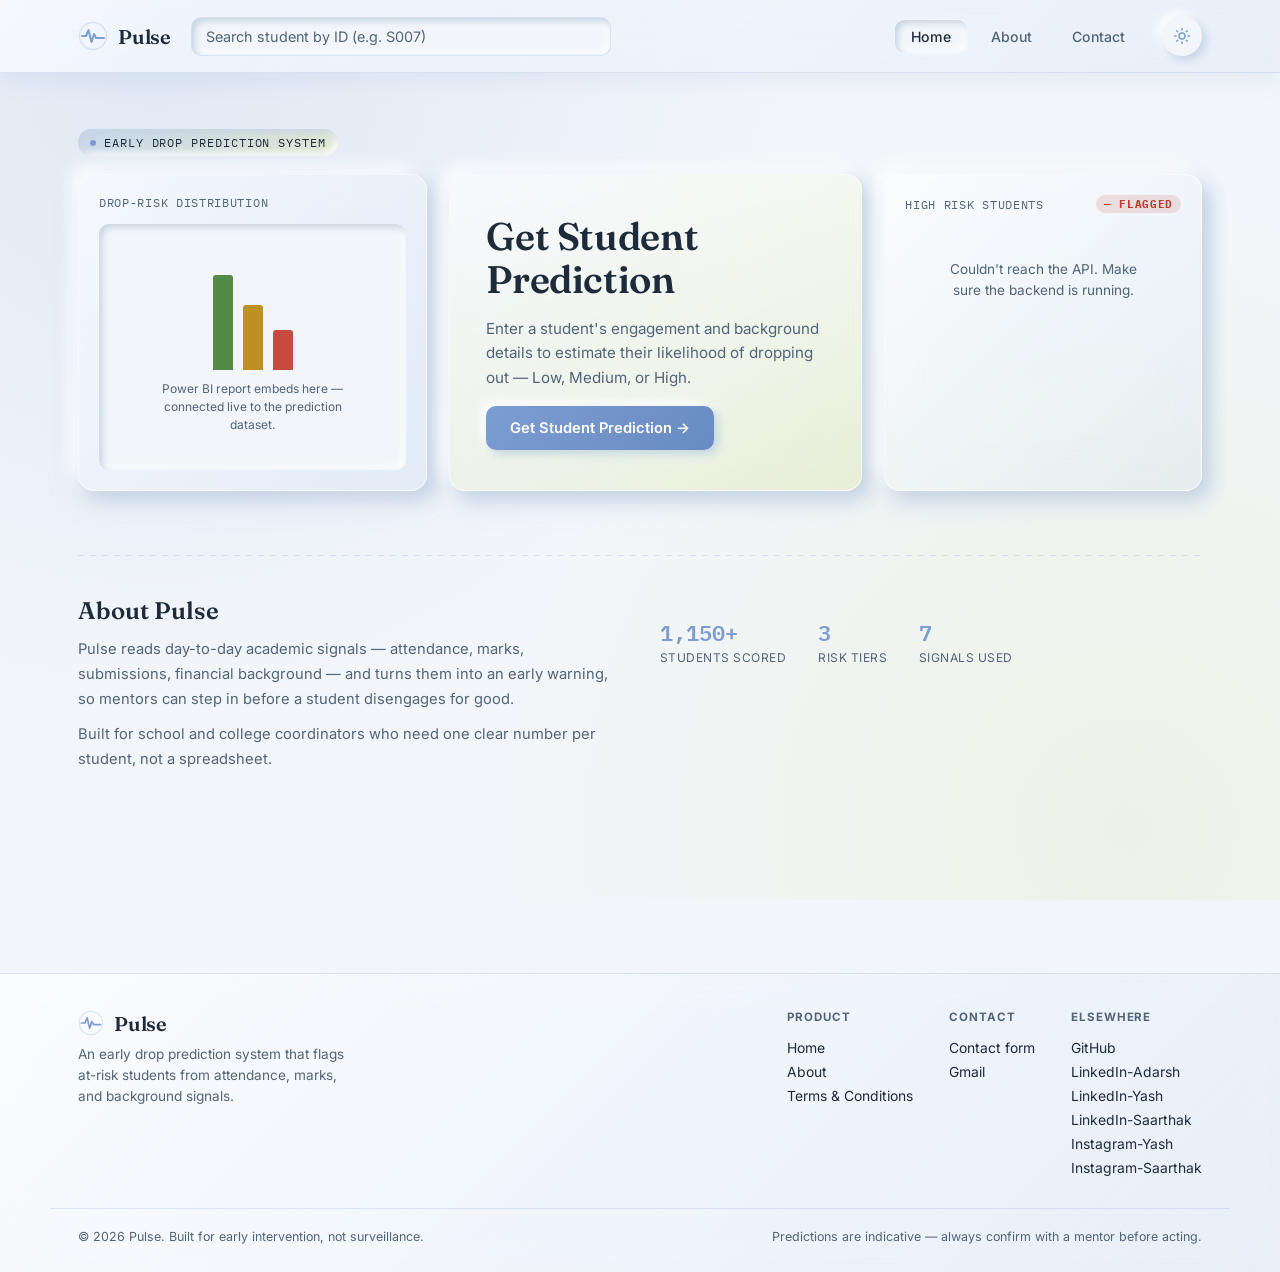
==== frontend/index.html @ b33c78d1 "ring light" ====
<!DOCTYPE html>
<html lang="en">
<head>
<meta charset="UTF-8">
<meta name="viewport" content="width=device-width, initial-scale=1.0">
<title>Pulse | Early Drop Prediction System</title>
<link rel="preconnect" href="https://fonts.googleapis.com">
<link href="https://fonts.googleapis.com/css2?family=Fraunces:opsz,wght@9..144,500;9..144,600;9..144,700&family=Inter:wght@400;500;600;700&family=IBM+Plex+Mono:wght@400;500;600&display=swap" rel="stylesheet">
<link rel="stylesheet" href="style.css">
<script>
  /* Applies saved/system theme before first paint to avoid a flash.
     Kept separate from script.js on purpose — this only sets a
     data-theme attribute for CSS and doesn't touch app logic. */
  (function(){
    try{
      var saved = localStorage.getItem('pulse-theme');
      var theme = saved === 'dark' ? 'dark' : 'light'; /* light is default */
      document.documentElement.setAttribute('data-theme', theme);
    }catch(e){
      document.documentElement.setAttribute('data-theme', 'light');
    }
  })();
</script>
</head>
<body>

<!-- =========================================================
     HEADER (shared)
========================================================= -->
<header class="site">
  <div class="header-inner">
    <a href="#landing" class="logo" data-nav="landing" aria-label="Pulse home">
      <svg width="30" height="30" viewBox="0 0 30 30" fill="none" aria-hidden="true">
        <circle cx="15" cy="15" r="13.5" stroke="var(--line)" stroke-width="1.5"/>
        <path class="logo-mark-path" d="M4 15h4l2.5-6 3 12 2.5-8 2 4h8"/>
      </svg>
      Pulse
    </a>
    <div class="search">
      <form id="student-search-form" autocomplete="off">
        <input id="student-search-input" type="text" placeholder="Search student by ID (e.g. S007)" aria-label="Search students by ID">
      </form>
      <div class="search-results" id="search-results"></div>
    </div>
    <nav class="primary" aria-label="Primary">
      <a href="#landing" class="current" data-nav="landing">Home</a>
      <a href="#about" data-nav="about">About</a>
      <a href="#contact" data-nav="contact">Contact</a>
    </nav>
    <button type="button" id="theme-toggle" class="theme-toggle" aria-label="Toggle dark mode" title="Toggle dark mode">
      <svg class="icon-sun" viewBox="0 0 24 24" fill="none" stroke="currentColor" stroke-width="2" stroke-linecap="round" stroke-linejoin="round" aria-hidden="true">
        <circle cx="12" cy="12" r="4"></circle>
        <path d="M12 2v2M12 20v2M4.93 4.93l1.41 1.41M17.66 17.66l1.41 1.41M2 12h2M20 12h2M4.93 19.07l1.41-1.41M17.66 6.34l1.41-1.41"></path>
      </svg>
      <svg class="icon-moon" viewBox="0 0 24 24" fill="none" stroke="currentColor" stroke-width="2" stroke-linecap="round" stroke-linejoin="round" aria-hidden="true">
        <path d="M21 12.79A9 9 0 1 1 11.21 3 7 7 0 0 0 21 12.79Z"></path>
      </svg>
    </button>
  </div>
</header>

<!-- =========================================================
     PAGE 1 — LANDING
========================================================= -->
<main id="page-landing" class="page active">

  <section class="hero-band">
    <div class="wrap">
      <span class="eyebrow"><span class="pulse-dot"></span> Early Drop Prediction System</span>

      <div class="grid-3">

        <!-- Chart card (Power BI slot) -->
        <div class="card chart-card">
          <span class="card-label">Drop-risk distribution</span>
          <div class="chart-placeholder">
            <div class="bars" aria-hidden="true">
              <span style="height:95px; background:var(--risk-low);"></span>
              <span style="height:65px; background:var(--risk-medium);"></span>
              <span style="height:40px; background:var(--risk-high);"></span>
            </div>
            <small>Power BI report embeds here — connected live to the prediction dataset.</small>
          </div>
        </div>

        <!-- CTA card -->
        <div class="card cta-card">
          <h1>Get Student<br>Prediction</h1>
          <p>Enter a student's engagement and background details to estimate their likelihood of dropping out — Low, Medium, or High.</p>
          <button class="btn btn-primary" data-nav="form" type="button">
            Get Student Prediction →
          </button>
        </div>

        <!-- High risk table card — populated from GET /students/?prediction=High -->
        <div class="card table-card">
          <span class="card-label">High risk students <span class="count" id="high-risk-count">— flagged</span></span>

          <p class="locked-msg" id="high-risk-empty" style="display:none;">No high-risk students yet — run a prediction to see them show up here.</p>
          <p class="locked-msg" id="high-risk-error" style="display:none;">Couldn't reach the API. Make sure the backend is running.</p>

          <table class="risk-table" id="high-risk-table">
            <thead>
              <tr><th>Roll no.</th><th>Name</th><th>Marks</th></tr>
            </thead>
            <tbody id="high-risk-body">
              <!-- populated from GET /students/?prediction=High -->
            </tbody>
          </table>
        </div>

      </div>

      <div class="section-divider"></div>

      <div class="about-strip" id="about-anchor">
        <div class="wrap" style="padding:0;">
          <div>
            <h2>About Pulse</h2>
            <p>Pulse reads day-to-day academic signals — attendance, marks, submissions, financial background — and turns them into an early warning, so mentors can step in before a student disengages for good.</p>
            <p>Built for school and college coordinators who need one clear number per student, not a spreadsheet.</p>
          </div>
          <div>
            <div class="stat-row">
              <div><div class="num">1,150+</div><div class="lbl">Students scored</div></div>
              <div><div class="num">3</div><div class="lbl">Risk tiers</div></div>
              <div><div class="num">7</div><div class="lbl">Signals used</div></div>
            </div>
          </div>
        </div>
      </div>
    </div>
  </section>
</main>

<!-- =========================================================
     PAGE 2 — FORM
========================================================= -->
<main id="page-form" class="page">
  <div class="form-shell">
    <div class="form-card">
      <a href="#landing" class="back-link" data-nav="landing">← Home</a>
      <span class="kicker" style="margin-top:18px;">Fill student details</span>
      <h1>Input student data</h1>
      <p class="sub">These are the signals the model was trained on. Fields marked required are needed to generate a prediction.</p>

      <form id="predict-form" novalidate>
        <div class="field-grid">

          <div class="field">
            <label for="name">Student name</label>
            <input id="name" type="text" placeholder="e.g. Rohan Sharma" required>
          </div>

          <div class="field">
            <label for="student_id">Student ID</label>
            <input id="student_id" type="text" placeholder="e.g. S007" required>
          </div>

          <div class="field">
            <label for="age">Age</label>
            <input id="age" type="number" min="10" max="100" placeholder="e.g. 19" required>
          </div>

          <div class="field">
            <label for="gender">Gender</label>
            <select id="gender" required>
              <option value="" disabled selected>Select</option>
              <option value="Male">Male</option>
              <option value="Female">Female</option>
              <option value="Other">Other</option>
            </select>
          </div>

          <div class="field">
            <label for="attendance">Attendance</label>
            <div class="unit-input">
              <input id="attendance" type="number" min="0" max="100" placeholder="0–100" required>
              <span>%</span>
            </div>
          </div>

          <div class="field">
            <label for="scholarship">Scholarship</label>
            <select id="scholarship" required>
              <option value="" disabled selected>Select</option>
              <option value="Yes">Yes</option>
              <option value="No">No</option>
            </select>
          </div>

          <div class="field">
            <label for="co_curricular_activities">Co-curricular activities</label>
            <select id="co_curricular_activities" required>
              <option value="" disabled selected>Select</option>
              <option value="Yes">Yes</option>
              <option value="No">No</option>
            </select>
          </div>

          <div class="field">
            <label for="marks">Marks</label>
            <div class="unit-input">
              <input id="marks" type="number" min="0" max="100" placeholder="0–100" required>
              <span>/ 100</span>
            </div>
          </div>

          <div class="field">
            <label for="assignment_submission">Assignment submission</label>
            <select id="assignment_submission" required>
              <option value="" disabled selected>Select</option>
              <option value="Yes">Yes — all submitted</option>
              <option value="Half">Half — partially submitted</option>
              <option value="No">No — not submitted</option>
            </select>
          </div>

          <div class="field">
            <label for="debtor">Debtor</label>
            <select id="debtor" required>
              <option value="" disabled selected>Select</option>
              <option value="No">No</option>
              <option value="Yes">Yes</option>
            </select>
            <span class="hint">Outstanding fee balance</span>
          </div>

          <div class="field">
            <label for="displaced">Displaced</label>
            <select id="displaced" required>
              <option value="" disabled selected>Select</option>
              <option value="No">No</option>
              <option value="Yes">Yes</option>
            </select>
            <span class="hint">Relocated from home region</span>
          </div>

          <div class="field">
            <label for="income">Household income</label>
            <div class="unit-input">
              <input id="income" type="number" min="0" step="1000" placeholder="e.g. 120000" required>
              <span>₹ / yr</span>
            </div>
          </div>

        </div>

        <div class="form-actions">
          <button class="btn btn-primary btn-block" type="submit">Predict</button>
        </div>
        <div class="error-msg" id="form-error">Please fill in every field before running a prediction.</div>
      </form>
    </div>
  </div>
</main>

<!-- =========================================================
     PAGE 3 — RESULT
========================================================= -->
<main id="page-result" class="page">
  <div class="result-shell">
    <div class="result-col">

      <div class="result-card">
        <span class="kicker">Result</span>
        <p class="result-student" id="result-student">—</p>
        <div id="risk-badge" class="risk-badge low">
          <span class="dot"></span>
          <span id="risk-label">Low risk</span>
        </div>
        <p class="result-desc" id="risk-desc">This student shows consistent engagement across the signals provided. No immediate intervention needed.</p>

        <div class="score-strip">
          <div class="metric"><div class="v" id="stat-marks">—</div><div class="l">Marks</div></div>
          <div class="metric"><div class="v" id="stat-attendance">—</div><div class="l">Attendance</div></div>
          <div class="metric"><div class="v" id="stat-assignment">—</div><div class="l">Assignments</div></div>
          <div class="metric"><div class="v" id="stat-income">—</div><div class="l">Income</div></div>
        </div>
      </div>

      <div class="solutions-card">
        <span class="kicker">Solutions</span>
        <h2>Recommended next steps</h2>
        <ul class="solutions-list" id="solutions-list">
          <!-- populated by JS -->
        </ul>
      </div>

      <div class="result-actions">
        <a href="#form" class="btn btn-ghost" data-nav="form">Run another</a>
        <a href="#landing" class="btn btn-primary" data-nav="landing">← Back to home</a>
      </div>
    </div>
  </div>
</main>

<!-- =========================================================
     PAGE 4 — ABOUT (Dedicated Page)
========================================================= -->
<main id="page-about" class="page">
  <div class="static-page">
    <div class="wrap">
      <a href="#landing" class="back-link" data-nav="landing">← Home</a>
      <span class="page-title-kicker" style="margin-top:12px; display:block; font-family:var(--font-mono); font-size:0.72rem; text-transform:uppercase; letter-spacing:0.08em; color:var(--accent);">Overview</span>
      <h1 class="page-title" style="font-family:var(--font-display); font-size:2.4rem; font-weight:600; margin:4px 0 16px;">About Pulse</h1>
      <p class="page-lead" style="font-size:1.05rem; color:var(--ink-soft); max-width:60ch; line-height:1.7; margin-bottom:40px;">Pulse reads day-to-day academic signals — attendance, marks, submissions, financial background — and turns them into an early warning system for educational institutions.</p>
      
      <div class="about-grid" style="display:grid; grid-template-columns:repeat(auto-fit, minmax(280px, 1fr)); gap:24px; margin-bottom:48px;">
        <div class="card about-block" style="padding:28px;">
          <h3 style="font-family:var(--font-display); font-size:1.2rem; margin-top:0;">Early Intervention</h3>
          <p style="color:var(--ink-soft); font-size:0.9rem; line-height:1.6;">Designed to help mentors step in weeks before a student disengages permanently, reducing institutional drop-out rates proactively.</p>
        </div>
        <div class="card about-block" style="padding:28px;">
          <h3 style="font-family:var(--font-display); font-size:1.2rem; margin-top:0;">Data-Driven Metrics</h3>
          <p style="color:var(--ink-soft); font-size:0.9rem; line-height:1.6;">Focuses on core indicators such as academic performance, submission compliance, household background, and financial status.</p>
        </div>
        <div class="card about-block" style="padding:28px;">
          <h3 style="font-family:var(--font-display); font-size:1.2rem; margin-top:0;">Privacy First</h3>
          <p style="color:var(--ink-soft); font-size:0.9rem; line-height:1.6;">Built strictly for early support and counselling workflows rather than continuous surveillance or punitive tracking.</p>
        </div>
      </div>
    </div>
  </div>
</main>

<!-- =========================================================
     PAGE 5 — CONTACT (Dedicated Page)
========================================================= -->
<main id="page-contact" class="page">
  <div class="static-page">
    <div class="wrap">
      <a href="#landing" class="back-link" data-nav="landing">← Home</a>
      <span class="page-title-kicker" style="margin-top:12px; display:block; font-family:var(--font-mono); font-size:0.72rem; text-transform:uppercase; letter-spacing:0.08em; color:var(--accent);">Get in touch</span>
      <h1 class="page-title" style="font-family:var(--font-display); font-size:2.4rem; font-weight:600; margin:4px 0 16px;">Contact Support</h1>
      <p class="page-lead" style="font-size:1.05rem; color:var(--ink-soft); max-width:60ch; line-height:1.7; margin-bottom:40px;">Have questions about integrating Pulse into your campus or need assistance with custom model configurations? Send us a message.</p>

      <div class="contact-layout" style="display:grid; grid-template-columns: 1.2fr 0.8fr; gap:32px; align-items:start; margin-bottom:48px;">
        <div class="card contact-form-card" style="padding:36px;">
          <form id="contact-form" novalidate>
            <div class="field-grid" style="grid-template-columns:1fr; gap:16px; margin-bottom:20px;">
              <div class="field">
                <label for="contact-name">Your Name</label>
                <input type="text" id="contact-name" placeholder="saarthak sajwan" required>
              </div>
              <div class="field">
                <label for="contact-email">Email Address</label>
                <input type="email" id="contact-email" placeholder="sajwansarthak@gmail.com" required>
              </div>
              <div class="field">
                <label for="contact-message">Message</label>
                <textarea id="contact-message" rows="4" placeholder="How can we help you?" style="font-family:var(--font-body); font-size:0.9rem; padding:10px 12px; border:1px solid var(--line); border-radius:8px; background:var(--bg); color:var(--ink);" required></textarea>
              </div>
            </div>
            <button class="btn btn-primary" type="submit">Send Message</button>
            <div class="success-msg" id="contact-success" style="display:none; color:var(--risk-low); font-size:0.85rem; margin-top:12px; background:var(--risk-low-bg); padding:10px 14px; border-radius:8px;">Thank you! Your message has  sent successfully.</div>
          </form>
        </div>

        <div class="card contact-info-card" style="padding:36px;">
          <h3 style="font-family:var(--font-display); font-size:1.2rem; margin-top:0;">Direct Inquiries</h3>
          <p style="color:var(--ink-soft); font-size:0.9rem; line-height:1.6; margin-bottom:20px;">You can also reach our core team directly via email or check our code repositories online.</p>
          <div style="display:flex; flex-direction:column; gap:10px; font-size:0.9rem;">
            <a href="sajwansarthak0@gmail.com" style="color:var(--accent); text-decoration:none; font-weight:600;">Gmail</a>
            <a href="https://github.com/Yglitch/EarlyDrop-AI.git" target="_blank" rel="noopener" style="color:var(--ink); text-decoration:none;">Github</a>
          </div>
        </div>
      </div>
    </div>
  </div>
</main>

<!-- =========================================================
     FOOTER (shared)
========================================================= -->
<footer class="site">
  <div class="wrap">
    <div class="footer-inner">
      <div class="footer-brand">
        <a href="#landing" class="logo" data-nav="landing">
          <svg width="26" height="26" viewBox="0 0 30 30" fill="none" aria-hidden="true">
            <circle cx="15" cy="15" r="13.5" stroke="var(--line)" stroke-width="1.5"/>
            <path class="logo-mark-path" d="M4 15h4l2.5-6 3 12 2.5-8 2 4h8"/>
          </svg>
          Pulse
        </a>
        <p>An early drop prediction system that flags at-risk students from attendance, marks, and background signals.</p>
      </div>
      <div class="footer-links">
        <div class="footer-col">
          <h4>Product</h4>
          <a href="#landing" data-nav="landing">Home</a>
          <a href="#about" data-nav="about">About</a>
          <a href="#" id="footer-terms">Terms &amp; Conditions</a>
        </div>
        <div class="footer-col">
          <h4>Contact</h4>
          <a href="#contact" data-nav="contact">Contact form</a>
          <a href="sajwansarthak0@gmail.com">Gmail</a>
        </div>
        <div class="footer-col">
          <h4>Elsewhere</h4>
          <a href="https://github.com/saarthak911" target="_blank" rel="noopener">GitHub</a>
          <a href="https://www.linkedin.com/in/adarsh-gusain-668411328/" target="_blank" rel="noopener">LinkedIn-Adarsh</a>
          <a href="https://www.linkedin.com/in/yash-rana-36606a340/" target="_blank" rel="noopener">LinkedIn-Yash</a>
          <a href="https://www.linkedin.com/in/saarthak-sajwan-338ba13b4/" target="_blank" rel="noopener">LinkedIn-Saarthak</a>
          <a href="https://www.instagram.com/yashhh_rana2003?utm_source=ig_web_button_share_sheet&igsi=ZDNlZDc0MzIxNw==" target="_blank" rel="noopener">Instagram-Yash</a>
          <a href="https://www.instagram.com/_sarthak0_7?igsi=MWI2eGVpZHYxaW05ag==" target="_blank" rel="noopener">Instagram-Saarthak</a>
        </div>
      </div>
    </div>
  </div>
  <div class="footer-bottom">
    <span>© 2026 Pulse. Built for early intervention, not surveillance.</span>
    <span>Predictions are indicative — always confirm with a mentor before acting.</span>
  </div>
</footer>

<script>
  /* Theme toggle — standalone, doesn't modify or depend on script.js */
  (function(){
    var btn = document.getElementById('theme-toggle');
    if(!btn) return;
    btn.addEventListener('click', function(){
      var root = document.documentElement;
      var next = root.getAttribute('data-theme') === 'dark' ? 'light' : 'dark';
      root.setAttribute('data-theme', next);
      try{ localStorage.setItem('pulse-theme', next); }catch(e){}
    });
  })();
</script>
<script src="script.js"></script>

</body>
</html>
---- frontend/style.css ----
/* =========================================================
   THEME TOKENS
   Palette mixed from #7C9DD2 (Vista Blue) and #C8D85F (Mindaro)
   Light theme = default. Dark theme toggled via [data-theme="dark"]
   on <html>.
========================================================= */
:root{
  /* ---- brand base colors ---- */
  --vista-blue:#7C9DD2;
  --mindaro:#C8D85F;
  --vista-soft:#A5BEE5;
  --vista-deep:#5677AB;
  --mindaro-soft:#E2EB9E;
  --mindaro-deep:#9EAE32;

  /* ---- LIGHT THEME (default) ---- */
  --bg:#F2F6FA;
  --bg-alt:#E2EBF5;
  --surface:rgba(255, 255, 255, 0.65);
  --surface-solid:#FFFFFF;
  --ink:#1D2B3A;
  --ink-soft:#526478;
  --line:rgba(124, 157, 210, 0.22);
  --accent:#7C9DD2;
  --accent-soft:rgba(124, 157, 210, 0.14);
  --accent-contrast:#1D2B3A;

  /* neumorphic light/shadow pair — derived from --bg */
  --neu-light:#FFFFFF;
  --neu-dark:#C5D3E3;

  /* glass sheen & gradients */
  --glass-border:rgba(255, 255, 255, 0.65);
  --glass-highlight:rgba(200, 216, 95, 0.35);

  --risk-low:#408035;
  --risk-low-bg:rgba(200, 216, 95, 0.30);
  --risk-medium:#B8860B;
  --risk-medium-bg:rgba(184, 134, 11, 0.14);
  --risk-high:#C0392B;
  --risk-high-bg:rgba(192, 57, 43, 0.14);

  --radius:16px;
  --radius-sm:10px;

  /* neumorphic + glass combined shadow */
  --shadow-neu: 8px 8px 18px var(--neu-dark), -8px -8px 18px var(--neu-light);
  --shadow-neu-sm: 4px 4px 10px var(--neu-dark), -4px -4px 10px var(--neu-light);
  --shadow-neu-inset: inset 3px 3px 7px var(--neu-dark), inset -3px -3px 7px var(--neu-light);
  --shadow-glass: 0 8px 32px rgba(124, 157, 210, 0.18);
  --shadow: var(--shadow-neu), var(--shadow-glass);

  --font-display:'Fraunces', serif;
  --font-body:'Inter', system-ui, sans-serif;
  --font-mono:'IBM Plex Mono', monospace;

  color-scheme: light;
}

/* ---- DARK THEME ---- */
html[data-theme="dark"]{
  --bg:#1A2332;
  --bg-alt:#131B27;
  --surface:rgba(29, 43, 58, 0.60);
  --surface-solid:#243246;
  --ink:#F0F4F9;
  --ink-soft:#A0B2C6;
  --line:rgba(124, 157, 210, 0.18);
  --accent:#C8D85F;
  --accent-soft:rgba(200, 216, 95, 0.12);
  --accent-contrast:#131B27;

  --neu-light:#222F42;
  --neu-dark:#111721;

  --glass-border:rgba(124, 157, 210, 0.25);
  --glass-highlight:rgba(200, 216, 95, 0.15);

  --risk-low:#C8D85F;
  --risk-low-bg:rgba(200, 216, 95, 0.18);
  --risk-medium:#E8B958;
  --risk-medium-bg:rgba(232, 185, 88, 0.16);
  --risk-high:#F0897A;
  --risk-high-bg:rgba(240, 137, 122, 0.16);

  --shadow-neu: 8px 8px 18px var(--neu-dark), -8px -8px 18px var(--neu-light);
  --shadow-neu-sm: 4px 4px 10px var(--neu-dark), -4px -4px 10px var(--neu-light);
  --shadow-neu-inset: inset 3px 3px 7px var(--neu-dark), inset -3px -3px 7px var(--neu-light);
  --shadow-glass: 0 8px 32px rgba(0, 0, 0, 0.45);
  --shadow: var(--shadow-neu), var(--shadow-glass);

  color-scheme: dark;
}

*{box-sizing:border-box;}
html{scroll-behavior:smooth;}
body{
  margin:0;
  background:var(--bg);
  background-image:
    radial-gradient(circle at 12% 8%, rgba(124, 157, 210, 0.15) 0%, transparent 45%),
    radial-gradient(circle at 88% 92%, rgba(200, 216, 95, 0.12) 0%, transparent 45%);
  background-attachment:fixed;
  color:var(--ink);
  font-family:var(--font-body);
  -webkit-font-smoothing:antialiased;
  transition:background-color .35s ease, color .35s ease;
}
@media (prefers-reduced-motion: reduce){
  *{animation-duration:0.01ms !important; animation-iteration-count:1 !important; transition-duration:0.01ms !important; scroll-behavior:auto !important;}
}

a{color:inherit;}
:focus-visible{outline:2px solid var(--accent); outline-offset:2px;}

/* ---------- Layout shells ---------- */
.page{display:none; min-height:100vh; flex-direction:column;}
.page.active{display:flex;}

.wrap{width:100%; max-width:1180px; margin:0 auto; padding:0 28px;}

/* ---------- Glass surface helper ---------- */
.card,
.form-card,
.result-card,
.solutions-card,
.search-results,
header.site,
footer.site,
.contact-form-card,
.contact-info-card,
.about-block{
  background:linear-gradient(135deg, var(--surface) 0%, rgba(124, 157, 210, 0.08) 100%);
  -webkit-backdrop-filter: blur(18px) saturate(150%);
  backdrop-filter: blur(18px) saturate(150%);
  border:1px solid var(--glass-border);
}

/* ---------- Header ---------- */
header.site{
  border-bottom:1px solid var(--line);
  border-left:none; border-right:none; border-top:none;
  position:sticky; top:0; z-index:20;
  box-shadow:0 4px 24px rgba(124, 157, 210, 0.15);
}
.header-inner{
  display:flex; align-items:center; gap:20px;
  padding:16px 28px;
  max-width:1180px; margin:0 auto;
}
.logo{
  display:flex; align-items:center; gap:10px;
  font-family:var(--font-display); font-weight:600; font-size:1.25rem;
  letter-spacing:-0.01em;
  text-decoration:none; color:var(--ink);
  flex-shrink:0;
}
.logo svg{display:block;}
.logo-mark-path{
  stroke:var(--accent); stroke-width:2; fill:none;
  stroke-linecap:round; stroke-linejoin:round;
}

.search{
  flex:1 1 320px;
  max-width:420px;
  position:relative;
}
.search input{
  width:100%;
  padding:10px 14px;
  border:1px solid var(--line);
  border-radius:var(--radius-sm);
  font-family:var(--font-body);
  font-size:0.9rem;
  background:var(--bg);
  color:var(--ink);
  box-shadow:var(--shadow-neu-inset);
  transition:box-shadow .2s ease, border-color .2s ease;
}
.search input::placeholder{color:var(--ink-soft);}
.search input:focus{border-color:var(--accent); box-shadow:var(--shadow-neu-inset), 0 0 0 3px var(--accent-soft);}

.search-results{
  display:none;
  position:absolute; left:0; right:0; top:calc(100% + 10px);
  border-radius:var(--radius-sm);
  box-shadow:var(--shadow);
  padding:16px;
  z-index:30;
}
.search-results.open{display:block;}
.search-results .sr-title{
  display:flex; align-items:center; justify-content:space-between; gap:10px;
  margin-bottom:10px;
}
.search-results .sr-title h4{
  font-family:var(--font-display); font-size:1rem; font-weight:600; margin:0;
}
.search-results .sr-close{
  appearance:none; border:none; background:none; cursor:pointer;
  color:var(--ink-soft); font-size:1rem; line-height:1; padding:2px 4px;
}
.search-results .sr-close:hover{color:var(--ink);}
.search-results .sr-row{
  display:flex; justify-content:space-between; gap:12px;
  font-size:0.85rem; padding:5px 0;
  border-bottom:1px solid var(--line);
}
.search-results .sr-row:last-of-type{border-bottom:none;}
.search-results .sr-row .k{color:var(--ink-soft);}
.search-results .sr-row .v{font-weight:600; color:var(--ink); font-family:var(--font-mono);}
.search-results .sr-empty{
  color:var(--ink-soft); font-size:0.85rem; text-align:center; padding:6px 0;
}

nav.primary{
  display:flex; align-items:center; gap:6px;
  margin-left:auto;
}
nav.primary a{
  text-decoration:none;
  font-size:0.88rem; font-weight:500;
  color:var(--ink-soft);
  padding:8px 16px;
  border:1px solid transparent;
  border-radius:var(--radius-sm);
  transition:border-color .15s ease, color .15s ease, box-shadow .15s ease;
}
nav.primary a:hover{color:var(--ink); border-color:var(--line);}
nav.primary a.current{color:var(--ink); border-color:transparent; box-shadow:var(--shadow-neu-inset); background:var(--bg);}

/* ---------- Theme toggle ---------- */
.theme-toggle{
  appearance:none; border:none; cursor:pointer;
  width:40px; height:40px; border-radius:50%;
  display:flex; align-items:center; justify-content:center;
  background:var(--bg);
  box-shadow:var(--shadow-neu-sm);
  color:var(--accent);
  flex-shrink:0;
  transition:box-shadow .18s ease, transform .18s ease;
}
.theme-toggle:hover{transform:translateY(-1px);}
.theme-toggle:active{box-shadow:var(--shadow-neu-inset); transform:translateY(0);}
.theme-toggle svg{width:18px; height:18px; display:block;}
.theme-toggle .icon-moon{display:none;}
html[data-theme="dark"] .theme-toggle .icon-sun{display:none;}
html[data-theme="dark"] .theme-toggle .icon-moon{display:block;}

/* back link used on inner pages */
.back-link{
  display:inline-flex; align-items:center; gap:6px;
  text-decoration:none;
  font-size:0.85rem; font-weight:500;
  color:var(--accent);
  padding:8px 4px;
}
.back-link:hover{text-decoration:underline;}

/* ---------- Footer ---------- */
footer.site{
  margin-top:auto;
  border-top:1px solid var(--line);
  border-left:none; border-right:none; border-bottom:none;
  padding:36px 0 28px;
}
.footer-inner{
  display:flex; flex-wrap:wrap; justify-content:space-between; gap:28px;
}
.footer-brand{max-width:280px;}
.footer-brand .logo{margin-bottom:8px;}
.footer-brand p{
  color:var(--ink-soft); font-size:0.85rem; line-height:1.55; margin:0;
}
.footer-links{
  display:flex; flex-wrap:wrap; gap:36px;
}
.footer-col h4{
  font-size:0.72rem; font-weight:700; letter-spacing:0.08em; text-transform:uppercase;
  color:var(--ink-soft); margin:0 0 12px;
}
.footer-col a{
  display:block; text-decoration:none; color:var(--ink);
  font-size:0.87rem; padding:4px 0;
}
.footer-col a:hover{color:var(--accent);}
.footer-bottom{
  max-width:1180px; margin:28px auto 0; padding:20px 28px 0; border-top:1px solid var(--line);
  display:flex; flex-wrap:wrap; gap:12px; justify-content:space-between;
  color:var(--ink-soft); font-size:0.78rem;
}

/* =========================================================
   PAGE 1 — LANDING
========================================================= */
.hero-band{
  padding:56px 0 20px;
}
.eyebrow{
  display:inline-flex; align-items:center; gap:8px;
  font-family:var(--font-mono); font-size:0.72rem; letter-spacing:0.08em; text-transform:uppercase;
  color:var(--ink);
  background:linear-gradient(135deg, rgba(124, 157, 210, 0.25) 0%, rgba(200, 216, 95, 0.25) 100%);
  box-shadow:var(--shadow-neu-inset);
  padding:6px 12px; border-radius:999px;
  margin-bottom:18px;
}
.eyebrow .pulse-dot{
  width:6px; height:6px; border-radius:50%; background:var(--accent);
  animation:pulse 1.8s ease-in-out infinite;
}
@keyframes pulse{
  0%,100%{opacity:1; transform:scale(1);}
  50%{opacity:0.4; transform:scale(1.4);}
}

.grid-3{
  display:grid;
  grid-template-columns: 1.1fr 1.3fr 1fr;
  gap:22px;
  align-items:stretch;
  padding-bottom:64px;
}
@media (max-width:960px){
  .grid-3{grid-template-columns:1fr;}
}

.card{
  border-radius:var(--radius);
  box-shadow:var(--shadow);
  transition:transform .2s ease, box-shadow .2s ease;
}
.card:hover{transform:translateY(-2px);}

/* chart card */
.chart-card{padding:20px; display:flex; flex-direction:column;}
.chart-card .card-label{
  font-family:var(--font-mono); font-size:0.72rem; text-transform:uppercase; letter-spacing:0.06em;
  color:var(--ink-soft); margin-bottom:14px;
}
.chart-placeholder{
  flex:1;
  border-radius:var(--radius-sm);
  display:flex; flex-direction:column; align-items:center; justify-content:center;
  gap:10px;
  min-height:220px;
  background:var(--bg);
  box-shadow:var(--shadow-neu-inset);
  position:relative;
  overflow:hidden;
}
.chart-placeholder .bars{
  display:flex; align-items:flex-end; gap:10px; height:110px;
}
.chart-placeholder .bars span{
  width:20px; border-radius:3px 3px 0 0;
  opacity:0.9;
}
.chart-placeholder small{
  color:var(--ink-soft); font-size:0.75rem; text-align:center; max-width:220px; line-height:1.5;
}

/* CTA card */
.cta-card{
  padding:40px 36px;
  display:flex; flex-direction:column; justify-content:center; align-items:flex-start; gap:16px;
  text-align:left;
  background:linear-gradient(155deg, var(--surface) 0%, rgba(200, 216, 95, 0.20) 100%);
}
.cta-card h1{
  font-family:var(--font-display);
  font-size:clamp(1.8rem, 3vw, 2.5rem);
  font-weight:600;
  line-height:1.12;
  margin:0;
  letter-spacing:-0.01em;
}
.cta-card p{
  color:var(--ink-soft); font-size:0.95rem; line-height:1.6; margin:0; max-width:38ch;
}
.btn{
  appearance:none; border:none; cursor:pointer;
  font-family:var(--font-body); font-weight:600; font-size:0.92rem;
  padding:13px 24px; border-radius:var(--radius-sm);
  display:inline-flex; align-items:center; gap:8px;
  transition:transform .12s ease, box-shadow .12s ease, background .15s ease;
}
.btn-primary{
  background:linear-gradient(135deg, #7C9DD2 0%, #688BC3 100%);
  color:#FFFFFF;
  box-shadow:var(--shadow-neu-sm);
}
html[data-theme="dark"] .btn-primary{
  background:linear-gradient(135deg, #C8D85F 0%, #B5C747 100%);
  color:#131B27;
}
.btn-primary:hover{transform:translateY(-2px); box-shadow:0 10px 22px rgba(124, 157, 210, 0.35);}
.btn-primary:active{transform:translateY(0); box-shadow:var(--shadow-neu-inset);}
.btn-ghost{
  background:var(--bg); color:var(--ink);
  box-shadow:var(--shadow-neu-sm);
  border:1px solid transparent;
}
.btn-ghost:hover{color:var(--accent); box-shadow:0 6px 16px rgba(124, 157, 210, 0.20);}
.btn-ghost:active{box-shadow:var(--shadow-neu-inset);}
.btn-block{width:100%; justify-content:center;}

/* risk table card */
.table-card{padding:20px; display:flex; flex-direction:column;}
.table-card .card-label{
  display:flex; align-items:center; justify-content:space-between;
  font-family:var(--font-mono); font-size:0.72rem; text-transform:uppercase; letter-spacing:0.06em;
  color:var(--ink-soft); margin-bottom:14px;
}
.table-card .card-label .count{
  background:var(--risk-high-bg); color:var(--risk-high);
  font-weight:700; padding:2px 8px; border-radius:999px; font-size:0.7rem;
}
table.risk-table{
  width:100%; border-collapse:collapse; font-size:0.85rem;
}
table.risk-table th{
  text-align:left; font-weight:600; color:var(--ink-soft);
  font-size:0.72rem; text-transform:uppercase; letter-spacing:0.04em;
  padding:0 8px 10px; border-bottom:1px solid var(--line);
}
table.risk-table td{
  padding:10px 8px; border-bottom:1px solid var(--line);
  font-family:var(--font-mono); font-size:0.82rem;
}
table.risk-table tr:last-child td{border-bottom:none;}
table.risk-table td.name{font-family:var(--font-body); font-weight:500;}
.risk-pill{
  display:inline-block; padding:2px 9px; border-radius:999px;
  font-size:0.7rem; font-weight:700; font-family:var(--font-body);
}
.risk-pill.high{background:var(--risk-high-bg); color:var(--risk-high);}
.risk-pill.medium{background:var(--risk-medium-bg); color:var(--risk-medium);}
.risk-pill.low{background:var(--risk-low-bg); color:var(--risk-low);}

.section-divider{
  height:1px; background:
    repeating-linear-gradient(90deg, var(--line) 0 6px, transparent 6px 12px);
  margin:0 0 40px;
}

.about-strip{padding-bottom:60px;}
.about-strip .wrap{
  display:grid; grid-template-columns: 1fr 1fr; gap:40px;
}
@media (max-width:800px){.about-strip .wrap{grid-template-columns:1fr;}}
.about-strip h2{
  font-family:var(--font-display); font-weight:600; font-size:1.5rem; margin:0 0 12px;
}
.about-strip p{color:var(--ink-soft); line-height:1.7; font-size:0.92rem; margin:0 0 10px;}
.stat-row{display:flex; gap:32px; margin-top:18px;}
.stat-row div{}
.stat-row .num{font-family:var(--font-mono); font-size:1.4rem; font-weight:600; color:var(--accent);}
.stat-row .lbl{font-size:0.75rem; color:var(--ink-soft); text-transform:uppercase; letter-spacing:0.04em;}

/* =========================================================
   PAGE 2 — FORM
========================================================= */
.form-shell{
  flex:1;
  display:flex; align-items:flex-start; justify-content:center;
  padding:56px 28px 72px;
}
.form-card{
  width:100%; max-width:620px;
  border-radius:var(--radius);
  box-shadow:var(--shadow);
  padding:40px;
}
.form-card .kicker{
  font-family:var(--font-mono); font-size:0.72rem; text-transform:uppercase; letter-spacing:0.08em;
  color:var(--accent); margin-bottom:8px; display:block;
}
.form-card h1{
  font-family:var(--font-display); font-weight:600; font-size:1.8rem; margin:0 0 8px; letter-spacing:-0.01em;
}
.form-card > p.sub{color:var(--ink-soft); font-size:0.9rem; margin:0 0 30px; line-height:1.6;}

.field-grid{display:grid; grid-template-columns:1fr 1fr; gap:20px; margin-bottom:28px;}
@media (max-width:560px){.field-grid{grid-template-columns:1fr;}}
.field{display:flex; flex-direction:column; gap:6px;}
.field.full{grid-column:1 / -1;}
.field label{font-size:0.82rem; font-weight:600; color:var(--ink);}
.field .hint{font-size:0.74rem; color:var(--ink-soft); margin-top:-2px;}
.field select, .field input, .field textarea{
  font-family:var(--font-body); font-size:0.9rem;
  padding:10px 12px; border:1px solid transparent; border-radius:var(--radius-sm);
  background:var(--bg); color:var(--ink);
  box-shadow:var(--shadow-neu-inset);
  transition:box-shadow .2s ease, border-color .2s ease;
}
.field select:focus, .field input:focus, .field textarea:focus{
  border-color:var(--accent);
  box-shadow:var(--shadow-neu-inset), 0 0 0 3px var(--accent-soft);
}
.field .unit-input{position:relative;}
.field .unit-input input{width:100%; padding-right:52px;}
.field .unit-input span{
  position:absolute; right:12px; top:50%; transform:translateY(-50%);
  font-family:var(--font-mono); font-size:0.75rem; color:var(--ink-soft);
}

.form-actions{display:flex; gap:12px; align-items:center;}
.error-msg{
  display:none; color:var(--risk-high); font-size:0.8rem; margin-top:14px;
  background:var(--risk-high-bg); padding:10px 14px; border-radius:var(--radius-sm);
}
.error-msg.show{display:block;}

/* =========================================================
   PAGE 3 — RESULT
========================================================= */
.result-shell{
  flex:1; display:flex; align-items:flex-start; justify-content:center;
  padding:56px 28px 72px;
}
.result-col{width:100%; max-width:640px; display:flex; flex-direction:column; gap:22px;}

.result-card{
  border-radius:var(--radius);
  box-shadow:var(--shadow); padding:36px 40px;
  text-align:center;
}
.result-card .kicker{
  font-family:var(--font-mono); font-size:0.72rem; text-transform:uppercase; letter-spacing:0.08em;
  color:var(--ink-soft); margin-bottom:16px; display:block;
}
.result-student{
  font-family:var(--font-display); font-weight:600; font-size:1.15rem;
  color:var(--ink); margin:0 0 18px;
}
.risk-badge{
  display:inline-flex; align-items:center; gap:10px;
  padding:12px 26px; border-radius:999px;
  font-family:var(--font-display); font-weight:600; font-size:1.5rem;
  margin-bottom:14px;
  box-shadow:var(--shadow-neu-sm);
}
.risk-badge.low{background:var(--risk-low-bg); color:var(--risk-low);}
.risk-badge.medium{background:var(--risk-medium-bg); color:var(--risk-medium);}
.risk-badge.high{background:var(--risk-high-bg); color:var(--risk-high);}
.risk-badge .dot{width:9px; height:9px; border-radius:50%; background:currentColor;}
.result-card .result-desc{color:var(--ink-soft); font-size:0.92rem; max-width:44ch; margin:0 auto; line-height:1.6;}

.score-strip{
  display:flex; justify-content:center; gap:26px; margin-top:22px; flex-wrap:wrap;
}
.score-strip .metric{
  text-align:center; padding:14px 18px; border-radius:var(--radius-sm);
  background:var(--bg); box-shadow:var(--shadow-neu-sm);
}
.score-strip .metric .v{font-family:var(--font-mono); font-weight:600; font-size:1.05rem;}
.score-strip .metric .l{font-size:0.7rem; color:var(--ink-soft); text-transform:uppercase; letter-spacing:0.04em;}

.solutions-card{
  border-radius:var(--radius);
  box-shadow:var(--shadow); padding:32px 36px;
}
.solutions-card .kicker{
  font-family:var(--font-mono); font-size:0.72rem; text-transform:uppercase; letter-spacing:0.08em;
  color:var(--accent); margin-bottom:14px; display:block;
}
.solutions-card h2{font-family:var(--font-display); font-weight:600; font-size:1.3rem; margin:0 0 18px;}
.solutions-list{list-style:none; margin:0; padding:0; display:flex; flex-direction:column; gap:14px;}
.solutions-list li{
  display:flex; gap:12px; align-items:flex-start;
  font-size:0.88rem; color:var(--ink); line-height:1.55;
}
.solutions-list li .num{
  font-family:var(--font-mono); font-size:0.75rem; font-weight:600;
  color:var(--accent); background:var(--bg);
  box-shadow:var(--shadow-neu-sm);
  width:22px; height:22px; border-radius:50%;
  display:flex; align-items:center; justify-content:center; flex-shrink:0; margin-top:1px;
}

.result-actions{display:flex; gap:12px; justify-content:center; padding-top:4px;}

/* =========================================================
   PAGES 4 & 5 — STATIC PAGES (About & Contact)
========================================================= */
.static-page{
  flex:1; display:flex; flex-direction:column;
  padding:40px 0 72px;
}
.about-block{border-radius:var(--radius); box-shadow:var(--shadow); transition:transform .2s ease;}
.about-block:hover{transform:translateY(-2px);}
.contact-form-card, .contact-info-card{border-radius:var(--radius); box-shadow:var(--shadow);}

/* Empty/error placeholder text for the high-risk students table */
.locked-msg{
  display:flex; align-items:center; justify-content:center;
  text-align:center;
  padding:32px 12px;
  min-height:220px;
  color:var(--ink-soft); font-size:0.85rem; line-height:1.55;
  max-width:26ch; margin:0 auto;
}
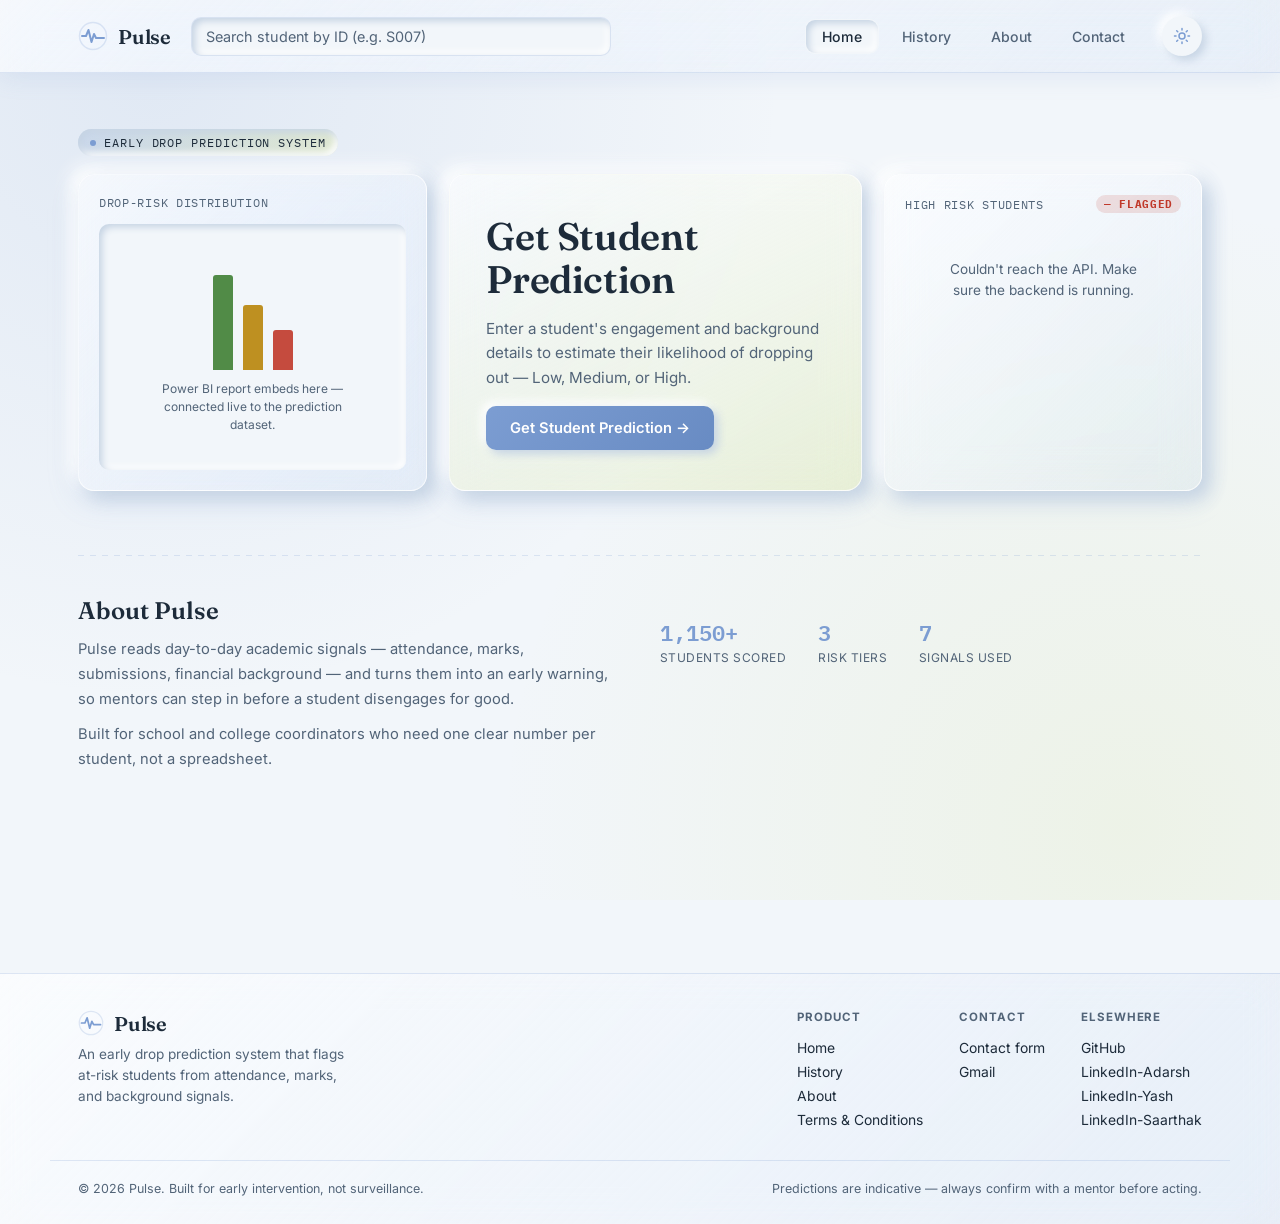
==== commit 052c13a9: "add history button" ====
--- a/frontend/index.html
+++ b/frontend/index.html
@@ -8,13 +8,10 @@
 <link href="https://fonts.googleapis.com/css2?family=Fraunces:opsz,wght@9..144,500;9..144,600;9..144,700&family=Inter:wght@400;500;600;700&family=IBM+Plex+Mono:wght@400;500;600&display=swap" rel="stylesheet">
 <link rel="stylesheet" href="style.css">
 <script>
-  /* Applies saved/system theme before first paint to avoid a flash.
-     Kept separate from script.js on purpose — this only sets a
-     data-theme attribute for CSS and doesn't touch app logic. */
   (function(){
     try{
       var saved = localStorage.getItem('pulse-theme');
-      var theme = saved === 'dark' ? 'dark' : 'light'; /* light is default */
+      var theme = saved === 'dark' ? 'dark' : 'light';
       document.documentElement.setAttribute('data-theme', theme);
     }catch(e){
       document.documentElement.setAttribute('data-theme', 'light');
@@ -44,6 +41,7 @@
     </div>
     <nav class="primary" aria-label="Primary">
       <a href="#landing" class="current" data-nav="landing">Home</a>
+      <a href="#history" data-nav="history">History</a>
       <a href="#about" data-nav="about">About</a>
       <a href="#contact" data-nav="contact">Contact</a>
     </nav>
@@ -63,14 +61,12 @@
      PAGE 1 — LANDING
 ========================================================= -->
 <main id="page-landing" class="page active">
-
   <section class="hero-band">
     <div class="wrap">
       <span class="eyebrow"><span class="pulse-dot"></span> Early Drop Prediction System</span>
 
       <div class="grid-3">
-
-        <!-- Chart card (Power BI slot) -->
+        <!-- Chart card -->
         <div class="card chart-card">
           <span class="card-label">Drop-risk distribution</span>
           <div class="chart-placeholder">
@@ -92,7 +88,7 @@
           </button>
         </div>
 
-        <!-- High risk table card — populated from GET /students/?prediction=High -->
+        <!-- High risk table card -->
         <div class="card table-card">
           <span class="card-label">High risk students <span class="count" id="high-risk-count">— flagged</span></span>
 
@@ -103,12 +99,9 @@
             <thead>
               <tr><th>Roll no.</th><th>Name</th><th>Marks</th></tr>
             </thead>
-            <tbody id="high-risk-body">
-              <!-- populated from GET /students/?prediction=High -->
-            </tbody>
+            <tbody id="high-risk-body"></tbody>
           </table>
         </div>
-
       </div>
 
       <div class="section-divider"></div>
@@ -146,22 +139,18 @@
 
       <form id="predict-form" novalidate>
         <div class="field-grid">
-
           <div class="field">
             <label for="name">Student name</label>
             <input id="name" type="text" placeholder="e.g. Rohan Sharma" required>
           </div>
-
           <div class="field">
             <label for="student_id">Student ID</label>
             <input id="student_id" type="text" placeholder="e.g. S007" required>
           </div>
-
           <div class="field">
             <label for="age">Age</label>
             <input id="age" type="number" min="10" max="100" placeholder="e.g. 19" required>
           </div>
-
           <div class="field">
             <label for="gender">Gender</label>
             <select id="gender" required>
@@ -171,7 +160,6 @@
               <option value="Other">Other</option>
             </select>
           </div>
-
           <div class="field">
             <label for="attendance">Attendance</label>
             <div class="unit-input">
@@ -179,7 +167,6 @@
               <span>%</span>
             </div>
           </div>
-
           <div class="field">
             <label for="scholarship">Scholarship</label>
             <select id="scholarship" required>
@@ -188,7 +175,6 @@
               <option value="No">No</option>
             </select>
           </div>
-
           <div class="field">
             <label for="co_curricular_activities">Co-curricular activities</label>
             <select id="co_curricular_activities" required>
@@ -197,7 +183,6 @@
               <option value="No">No</option>
             </select>
           </div>
-
           <div class="field">
             <label for="marks">Marks</label>
             <div class="unit-input">
@@ -205,7 +190,6 @@
               <span>/ 100</span>
             </div>
           </div>
-
           <div class="field">
             <label for="assignment_submission">Assignment submission</label>
             <select id="assignment_submission" required>
@@ -215,7 +199,6 @@
               <option value="No">No — not submitted</option>
             </select>
           </div>
-
           <div class="field">
             <label for="debtor">Debtor</label>
             <select id="debtor" required>
@@ -225,7 +208,6 @@
             </select>
             <span class="hint">Outstanding fee balance</span>
           </div>
-
           <div class="field">
             <label for="displaced">Displaced</label>
             <select id="displaced" required>
@@ -235,7 +217,6 @@
             </select>
             <span class="hint">Relocated from home region</span>
           </div>
-
           <div class="field">
             <label for="income">Household income</label>
             <div class="unit-input">
@@ -243,7 +224,6 @@
               <span>₹ / yr</span>
             </div>
           </div>
-
         </div>
 
         <div class="form-actions">
@@ -261,7 +241,6 @@
 <main id="page-result" class="page">
   <div class="result-shell">
     <div class="result-col">
-
       <div class="result-card">
         <span class="kicker">Result</span>
         <p class="result-student" id="result-student">—</p>
@@ -282,9 +261,7 @@
       <div class="solutions-card">
         <span class="kicker">Solutions</span>
         <h2>Recommended next steps</h2>
-        <ul class="solutions-list" id="solutions-list">
-          <!-- populated by JS -->
-        </ul>
+        <ul class="solutions-list" id="solutions-list"></ul>
       </div>
 
       <div class="result-actions">
@@ -296,7 +273,39 @@
 </main>
 
 <!-- =========================================================
-     PAGE 4 — ABOUT (Dedicated Page)
+     PAGE 4 — HISTORY (Dedicated Page)
+========================================================= -->
+<main id="page-history" class="page">
+  <div class="static-page">
+    <div class="wrap">
+      <a href="#landing" class="back-link" data-nav="landing">← Home</a>
+      <span class="page-title-kicker" style="margin-top:12px; display:block; font-family:var(--font-mono); font-size:0.72rem; text-transform:uppercase; letter-spacing:0.08em; color:var(--accent);">Records</span>
+      <h1 class="page-title" style="font-family:var(--font-display); font-size:2.4rem; font-weight:600; margin:4px 0 16px;">Prediction History</h1>
+      <p class="page-lead" style="font-size:1.05rem; color:var(--ink-soft); max-width:60ch; line-height:1.7; margin-bottom:32px;">Overview of recent student evaluations and predicted risk levels.</p>
+
+      <div class="card table-card" style="padding:28px;">
+        <p class="locked-msg" id="history-empty" style="display:none;">No prediction history available yet.</p>
+        <p class="locked-msg" id="history-error" style="display:none;">Could not load history. Make sure your backend API is accessible.</p>
+        
+        <table class="risk-table" id="history-table">
+          <thead>
+            <tr>
+              <th>ID</th>
+              <th>Name</th>
+              <th>Marks</th>
+              <th>Attendance</th>
+              <th>Risk Level</th>
+            </tr>
+          </thead>
+          <tbody id="history-body"></tbody>
+        </table>
+      </div>
+    </div>
+  </div>
+</main>
+
+<!-- =========================================================
+     PAGE 5 — ABOUT
 ========================================================= -->
 <main id="page-about" class="page">
   <div class="static-page">
@@ -325,7 +334,7 @@
 </main>
 
 <!-- =========================================================
-     PAGE 5 — CONTACT (Dedicated Page)
+     PAGE 6 — CONTACT
 ========================================================= -->
 <main id="page-contact" class="page">
   <div class="static-page">
@@ -353,7 +362,7 @@
               </div>
             </div>
             <button class="btn btn-primary" type="submit">Send Message</button>
-            <div class="success-msg" id="contact-success" style="display:none; color:var(--risk-low); font-size:0.85rem; margin-top:12px; background:var(--risk-low-bg); padding:10px 14px; border-radius:8px;">Thank you! Your message has  sent successfully.</div>
+            <div class="success-msg" id="contact-success" style="display:none; color:var(--risk-low); font-size:0.85rem; margin-top:12px; background:var(--risk-low-bg); padding:10px 14px; border-radius:8px;">Thank you! Your message has sent successfully.</div>
           </form>
         </div>
 
@@ -361,7 +370,7 @@
           <h3 style="font-family:var(--font-display); font-size:1.2rem; margin-top:0;">Direct Inquiries</h3>
           <p style="color:var(--ink-soft); font-size:0.9rem; line-height:1.6; margin-bottom:20px;">You can also reach our core team directly via email or check our code repositories online.</p>
           <div style="display:flex; flex-direction:column; gap:10px; font-size:0.9rem;">
-            <a href="sajwansarthak0@gmail.com" style="color:var(--accent); text-decoration:none; font-weight:600;">Gmail</a>
+            <a href="mailto:sajwansarthak0@gmail.com" style="color:var(--accent); text-decoration:none; font-weight:600;">Gmail</a>
             <a href="https://github.com/Yglitch/EarlyDrop-AI.git" target="_blank" rel="noopener" style="color:var(--ink); text-decoration:none;">Github</a>
           </div>
         </div>
@@ -390,13 +399,14 @@
         <div class="footer-col">
           <h4>Product</h4>
           <a href="#landing" data-nav="landing">Home</a>
+          <a href="#history" data-nav="history">History</a>
           <a href="#about" data-nav="about">About</a>
           <a href="#" id="footer-terms">Terms &amp; Conditions</a>
         </div>
         <div class="footer-col">
           <h4>Contact</h4>
           <a href="#contact" data-nav="contact">Contact form</a>
-          <a href="sajwansarthak0@gmail.com">Gmail</a>
+          <a href="mailto:sajwansarthak0@gmail.com">Gmail</a>
         </div>
         <div class="footer-col">
           <h4>Elsewhere</h4>
@@ -404,8 +414,6 @@
           <a href="https://www.linkedin.com/in/adarsh-gusain-668411328/" target="_blank" rel="noopener">LinkedIn-Adarsh</a>
           <a href="https://www.linkedin.com/in/yash-rana-36606a340/" target="_blank" rel="noopener">LinkedIn-Yash</a>
           <a href="https://www.linkedin.com/in/saarthak-sajwan-338ba13b4/" target="_blank" rel="noopener">LinkedIn-Saarthak</a>
-          <a href="https://www.instagram.com/yashhh_rana2003?utm_source=ig_web_button_share_sheet&igsi=ZDNlZDc0MzIxNw==" target="_blank" rel="noopener">Instagram-Yash</a>
-          <a href="https://www.instagram.com/_sarthak0_7?igsi=MWI2eGVpZHYxaW05ag==" target="_blank" rel="noopener">Instagram-Saarthak</a>
         </div>
       </div>
     </div>
@@ -417,7 +425,6 @@
 </footer>
 
 <script>
-  /* Theme toggle — standalone, doesn't modify or depend on script.js */
   (function(){
     var btn = document.getElementById('theme-toggle');
     if(!btn) return;
